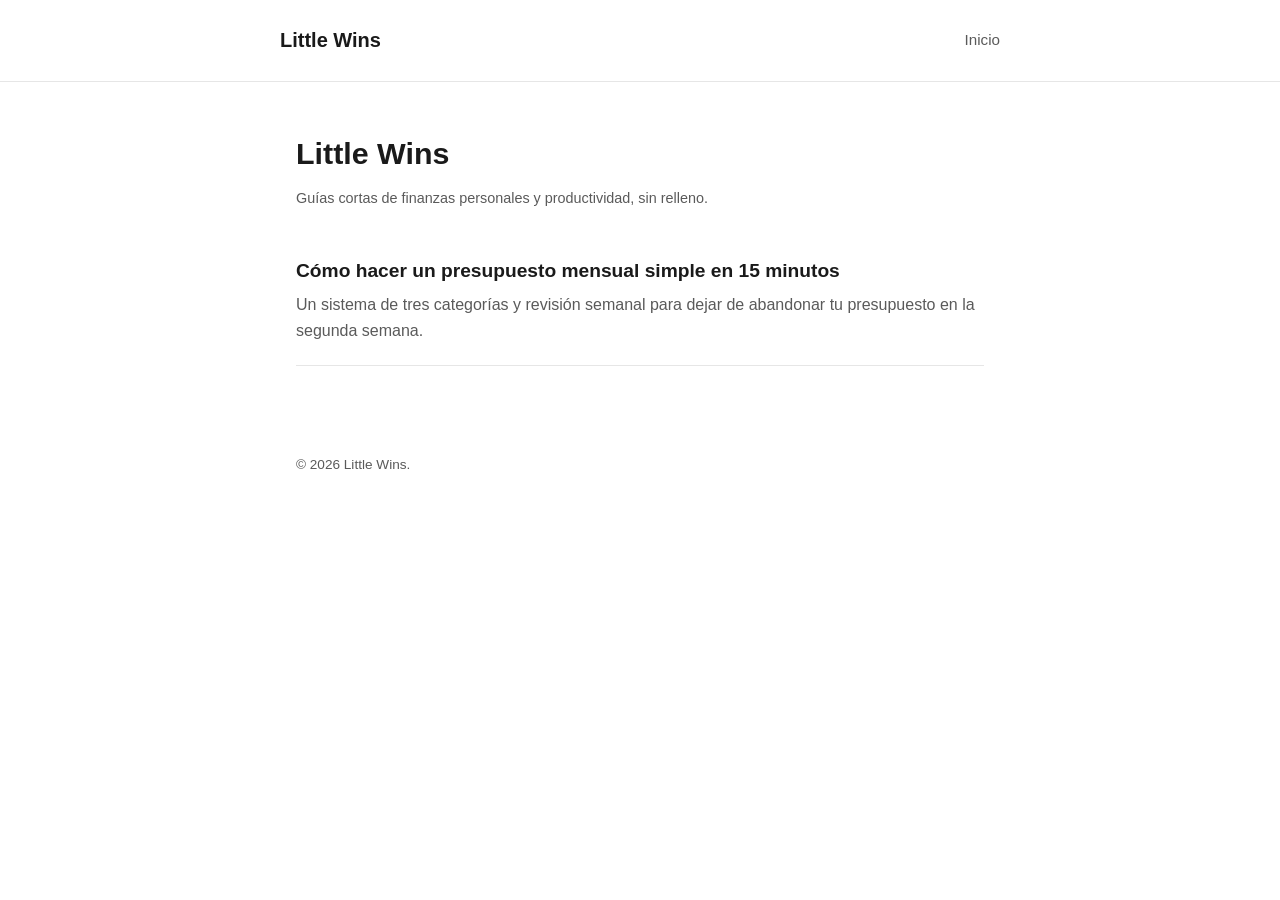
==== index.html @ 6f887550 "Sitio inicial: blog autónomo de finanzas/productividad" ====
<!DOCTYPE html>
<html lang="es">
<head>
<meta charset="UTF-8">
<meta name="viewport" content="width=device-width, initial-scale=1.0">
<title>Little Wins — finanzas y productividad simples</title>
<meta name="description" content="Guías cortas y prácticas de finanzas personales y productividad para gente que no tiene tiempo de leer un libro entero.">
<link rel="canonical" href="https://yunkwani.github.io/pagina1/">
<link rel="stylesheet" href="assets/style.css">
<link rel="alternate" type="application/rss+xml" title="Little Wins RSS" href="feed.xml">
</head>
<body>
<header>
  <div class="wrap">
    <a class="brand" href="index.html">Little Wins</a>
    <nav><a href="index.html">Inicio</a></nav>
  </div>
</header>
<main>
  <h1>Little Wins</h1>
  <p class="meta">Guías cortas de finanzas personales y productividad, sin relleno.</p>

  <div class="post-list-item">
    <h2><a href="posts/como-hacer-presupuesto-mensual-simple.html">Cómo hacer un presupuesto mensual simple en 15 minutos</a></h2>
    <p>Un sistema de tres categorías y revisión semanal para dejar de abandonar tu presupuesto en la segunda semana.</p>
  </div>

  <!-- NUEVOS_POSTS: no borrar este comentario, los artículos nuevos se insertan justo antes -->
</main>
<footer>
  &copy; 2026 Little Wins.
</footer>
</body>
</html>
---- assets/style.css ----
:root {
  --bg: #ffffff;
  --fg: #1a1a1a;
  --muted: #5a5a5a;
  --accent: #1a6b4a;
  --border: #e6e6e6;
  --max-width: 720px;
}

* { box-sizing: border-box; }

body {
  margin: 0;
  font-family: -apple-system, BlinkMacSystemFont, "Segoe UI", Roboto, Helvetica, Arial, sans-serif;
  color: var(--fg);
  background: var(--bg);
  line-height: 1.65;
}

header {
  border-bottom: 1px solid var(--border);
  padding: 1.5rem 1rem;
}

header .wrap {
  max-width: var(--max-width);
  margin: 0 auto;
  display: flex;
  justify-content: space-between;
  align-items: center;
}

header a.brand {
  font-weight: 700;
  font-size: 1.25rem;
  color: var(--fg);
  text-decoration: none;
}

nav a {
  color: var(--muted);
  text-decoration: none;
  margin-left: 1.25rem;
  font-size: 0.95rem;
}

nav a:hover { color: var(--accent); }

main {
  max-width: var(--max-width);
  margin: 0 auto;
  padding: 2rem 1rem 4rem;
}

h1 { font-size: 1.9rem; line-height: 1.25; margin-bottom: 0.5rem; }
h2 { font-size: 1.4rem; margin-top: 2rem; }

.meta {
  color: var(--muted);
  font-size: 0.9rem;
  margin-bottom: 1.5rem;
}

.post-list-item {
  padding: 1.25rem 0;
  border-bottom: 1px solid var(--border);
}

.post-list-item h2 {
  margin: 0 0 0.35rem;
  font-size: 1.2rem;
}

.post-list-item h2 a {
  color: var(--fg);
  text-decoration: none;
}

.post-list-item h2 a:hover { color: var(--accent); }

.post-list-item p { color: var(--muted); margin: 0; }

article p { margin: 0 0 1.1rem; }

.affiliate-disclosure {
  font-size: 0.82rem;
  color: var(--muted);
  border-top: 1px solid var(--border);
  margin-top: 2.5rem;
  padding-top: 1rem;
}

footer {
  max-width: var(--max-width);
  margin: 0 auto;
  padding: 1.5rem 1rem 3rem;
  color: var(--muted);
  font-size: 0.85rem;
}

.ad-slot {
  margin: 2rem 0;
  text-align: center;
  color: var(--muted);
  font-size: 0.75rem;
}

@media (prefers-color-scheme: dark) {
  :root {
    --bg: #12130f;
    --fg: #f1f1ec;
    --muted: #9a9a92;
    --border: #2a2b26;
  }
}
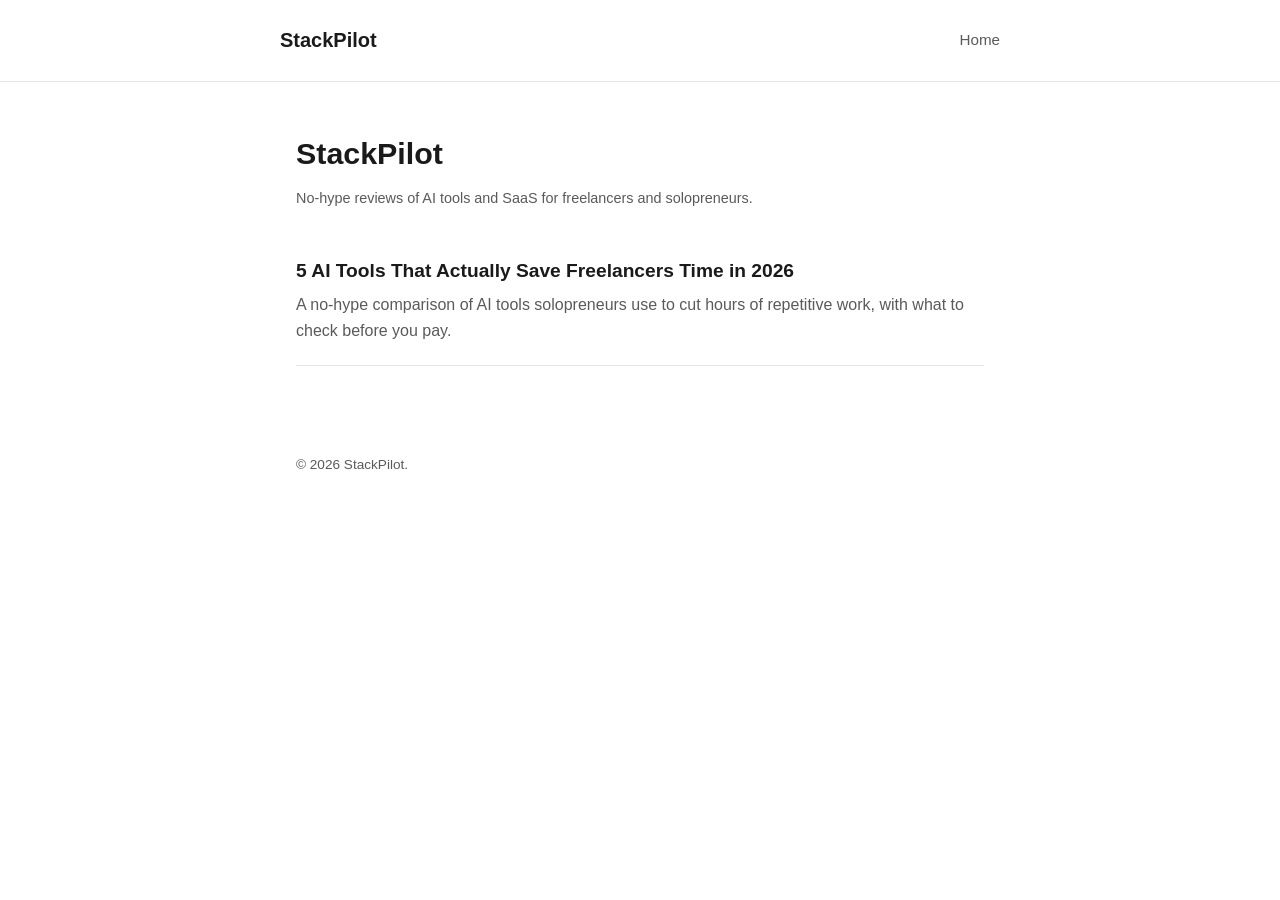
==== commit 928cd44a: "Switch site to English, niche: AI tools & SaaS for solopreneurs (StackPilot)" ====
--- a/index.html
+++ b/index.html
@@ -1,34 +1,34 @@
 <!DOCTYPE html>
-<html lang="es">
+<html lang="en">
 <head>
 <meta charset="UTF-8">
 <meta name="viewport" content="width=device-width, initial-scale=1.0">
-<title>Little Wins — finanzas y productividad simples</title>
-<meta name="description" content="Guías cortas y prácticas de finanzas personales y productividad para gente que no tiene tiempo de leer un libro entero.">
+<title>StackPilot — AI & SaaS tools for solopreneurs</title>
+<meta name="description" content="No-hype reviews and comparisons of AI tools and SaaS for freelancers and solopreneurs who want to save time, not chase hype.">
 <link rel="canonical" href="https://yunkwani.github.io/pagina1/">
 <link rel="stylesheet" href="assets/style.css">
-<link rel="alternate" type="application/rss+xml" title="Little Wins RSS" href="feed.xml">
+<link rel="alternate" type="application/rss+xml" title="StackPilot RSS" href="feed.xml">
 </head>
 <body>
 <header>
   <div class="wrap">
-    <a class="brand" href="index.html">Little Wins</a>
-    <nav><a href="index.html">Inicio</a></nav>
+    <a class="brand" href="index.html">StackPilot</a>
+    <nav><a href="index.html">Home</a></nav>
   </div>
 </header>
 <main>
-  <h1>Little Wins</h1>
-  <p class="meta">Guías cortas de finanzas personales y productividad, sin relleno.</p>
+  <h1>StackPilot</h1>
+  <p class="meta">No-hype reviews of AI tools and SaaS for freelancers and solopreneurs.</p>
 
   <div class="post-list-item">
-    <h2><a href="posts/como-hacer-presupuesto-mensual-simple.html">Cómo hacer un presupuesto mensual simple en 15 minutos</a></h2>
-    <p>Un sistema de tres categorías y revisión semanal para dejar de abandonar tu presupuesto en la segunda semana.</p>
+    <h2><a href="posts/ai-tools-that-actually-save-freelancers-time.html">5 AI Tools That Actually Save Freelancers Time in 2026</a></h2>
+    <p>A no-hype comparison of AI tools solopreneurs use to cut hours of repetitive work, with what to check before you pay.</p>
   </div>
 
-  <!-- NUEVOS_POSTS: no borrar este comentario, los artículos nuevos se insertan justo antes -->
+  <!-- NEW_POSTS: do not remove this comment, new articles are inserted right before it -->
 </main>
 <footer>
-  &copy; 2026 Little Wins.
+  &copy; 2026 StackPilot.
 </footer>
 </body>
 </html>
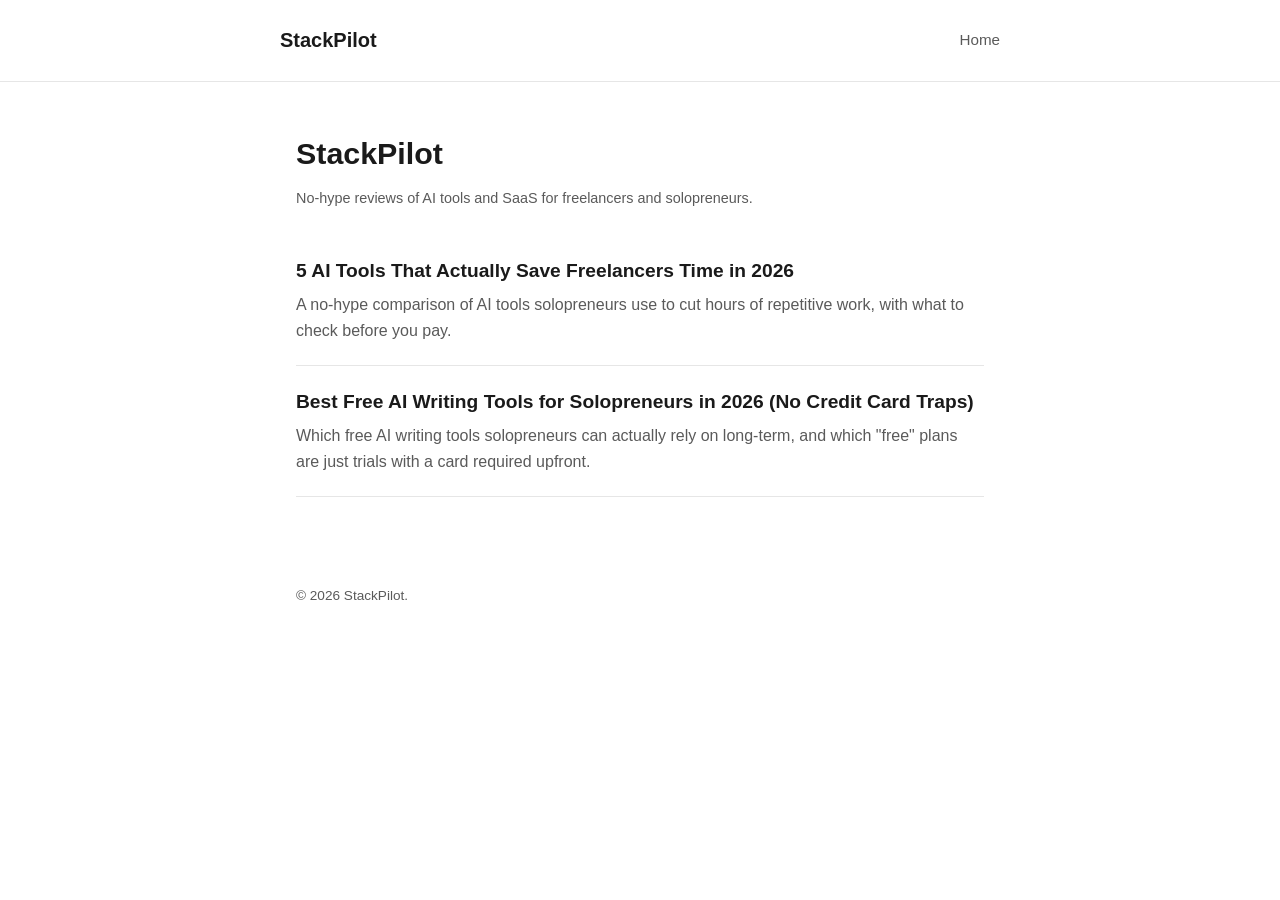
==== commit f788fb3b: "New post: Best Free AI Writing Tools for Solopreneurs in 2026 (No Credit Card Traps) Co-Authored-By:" ====
--- a/index.html
+++ b/index.html
@@ -25,6 +25,11 @@
     <p>A no-hype comparison of AI tools solopreneurs use to cut hours of repetitive work, with what to check before you pay.</p>
   </div>
 
+  <div class="post-list-item">
+    <h2><a href="posts/best-free-ai-writing-tools-for-solopreneurs-2026.html">Best Free AI Writing Tools for Solopreneurs in 2026 (No Credit Card Traps)</a></h2>
+    <p>Which free AI writing tools solopreneurs can actually rely on long-term, and which "free" plans are just trials with a card required upfront.</p>
+  </div>
+
   <!-- NEW_POSTS: do not remove this comment, new articles are inserted right before it -->
 </main>
 <footer>
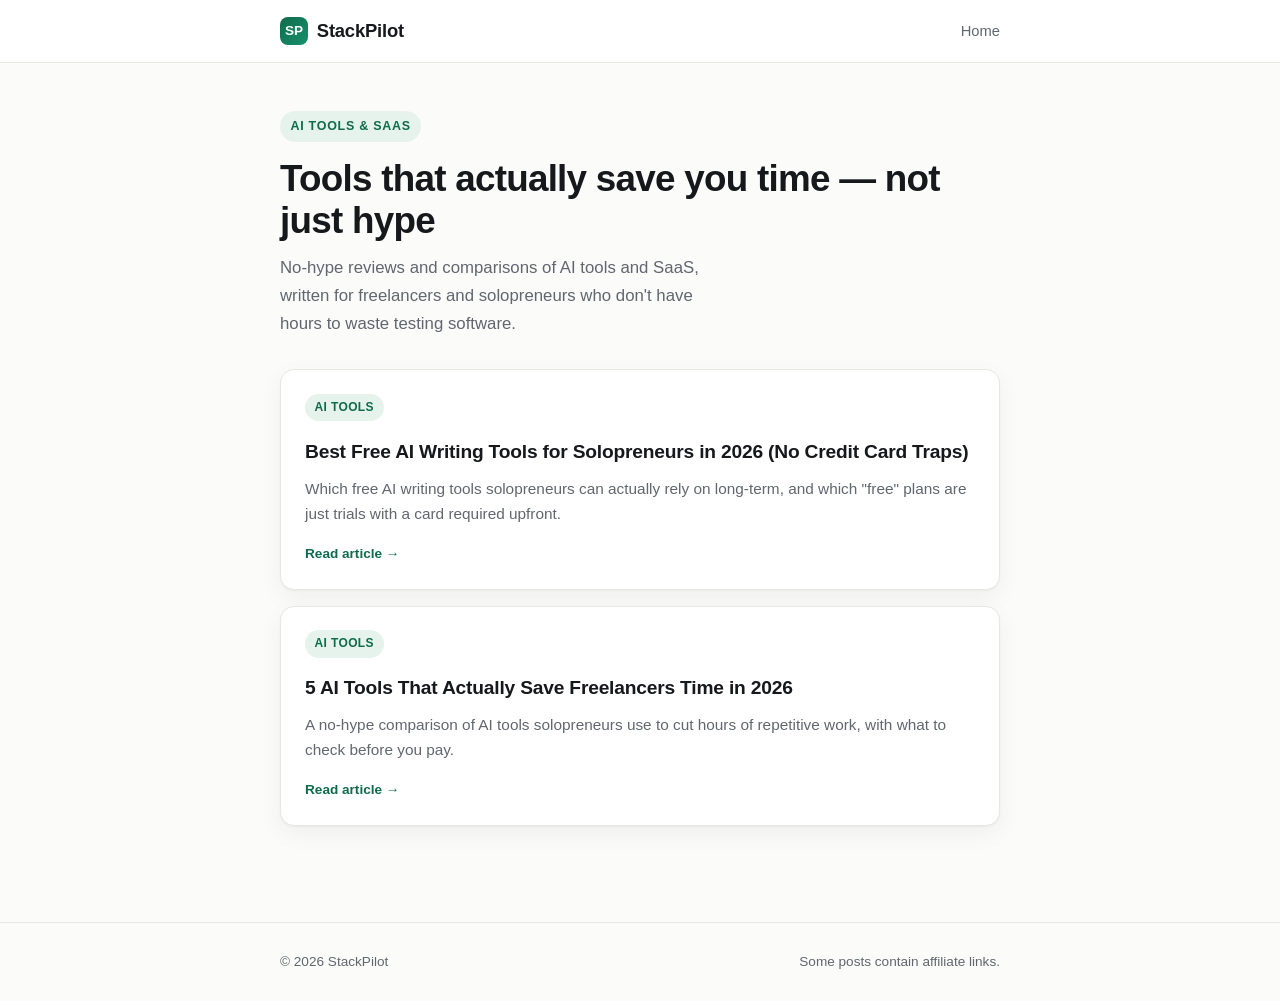
==== commit f9aa7f3c: "Redesign site: header logo, hero, post cards, tags, reading time" ====
--- a/index.html
+++ b/index.html
@@ -5,35 +5,50 @@
 <meta name="viewport" content="width=device-width, initial-scale=1.0">
 <title>StackPilot — AI & SaaS tools for solopreneurs</title>
 <meta name="description" content="No-hype reviews and comparisons of AI tools and SaaS for freelancers and solopreneurs who want to save time, not chase hype.">
-<link rel="canonical" href="https://yunkwani.github.io/pagina1/">
+<link rel="canonical" href="https://yunkwani.github.io/stackpilot/">
 <link rel="stylesheet" href="assets/style.css">
 <link rel="alternate" type="application/rss+xml" title="StackPilot RSS" href="feed.xml">
+<script async src="https://pagead2.googlesyndication.com/pagead/js/adsbygoogle.js?client=ca-pub-8900400906289730" crossorigin="anonymous"></script>
 </head>
 <body>
-<header>
+<header class="site">
   <div class="wrap">
-    <a class="brand" href="index.html">StackPilot</a>
-    <nav><a href="index.html">Home</a></nav>
+    <a class="brand" href="index.html"><span class="brand-mark">SP</span>StackPilot</a>
+    <nav class="site-nav"><a href="index.html">Home</a></nav>
   </div>
 </header>
+
+<div class="hero">
+  <span class="eyebrow">AI Tools &amp; SaaS</span>
+  <h1>Tools that actually save you time — not just hype</h1>
+  <p class="lede">No-hype reviews and comparisons of AI tools and SaaS, written for freelancers and solopreneurs who don't have hours to waste testing software.</p>
+</div>
+
 <main>
-  <h1>StackPilot</h1>
-  <p class="meta">No-hype reviews of AI tools and SaaS for freelancers and solopreneurs.</p>
+  <div class="post-grid">
+    <!-- NEW_POSTS: do not remove this comment, new articles are inserted right after it, as the first card (newest first) -->
 
-  <div class="post-list-item">
-    <h2><a href="posts/ai-tools-that-actually-save-freelancers-time.html">5 AI Tools That Actually Save Freelancers Time in 2026</a></h2>
-    <p>A no-hype comparison of AI tools solopreneurs use to cut hours of repetitive work, with what to check before you pay.</p>
+    <div class="post-card">
+      <span class="tag-chip">AI Tools</span>
+      <h2><a href="posts/best-free-ai-writing-tools-for-solopreneurs-2026.html">Best Free AI Writing Tools for Solopreneurs in 2026 (No Credit Card Traps)</a></h2>
+      <p class="excerpt">Which free AI writing tools solopreneurs can actually rely on long-term, and which "free" plans are just trials with a card required upfront.</p>
+      <a class="read-more" href="posts/best-free-ai-writing-tools-for-solopreneurs-2026.html">Read article &rarr;</a>
+    </div>
+
+    <div class="post-card">
+      <span class="tag-chip">AI Tools</span>
+      <h2><a href="posts/ai-tools-that-actually-save-freelancers-time.html">5 AI Tools That Actually Save Freelancers Time in 2026</a></h2>
+      <p class="excerpt">A no-hype comparison of AI tools solopreneurs use to cut hours of repetitive work, with what to check before you pay.</p>
+      <a class="read-more" href="posts/ai-tools-that-actually-save-freelancers-time.html">Read article &rarr;</a>
+    </div>
   </div>
+</main>
 
-  <div class="post-list-item">
-    <h2><a href="posts/best-free-ai-writing-tools-for-solopreneurs-2026.html">Best Free AI Writing Tools for Solopreneurs in 2026 (No Credit Card Traps)</a></h2>
-    <p>Which free AI writing tools solopreneurs can actually rely on long-term, and which "free" plans are just trials with a card required upfront.</p>
+<footer class="site">
+  <div class="wrap">
+    <span>&copy; 2026 StackPilot</span>
+    <span>Some posts contain affiliate links.</span>
   </div>
-
-  <!-- NEW_POSTS: do not remove this comment, new articles are inserted right before it -->
-</main>
-<footer>
-  &copy; 2026 StackPilot.
 </footer>
 </body>
 </html>
--- a/assets/style.css
+++ b/assets/style.css
@@ -1,13 +1,19 @@
 :root {
-  --bg: #ffffff;
-  --fg: #1a1a1a;
-  --muted: #5a5a5a;
-  --accent: #1a6b4a;
-  --border: #e6e6e6;
-  --max-width: 720px;
+  --bg: #fbfbf9;
+  --surface: #ffffff;
+  --fg: #16181c;
+  --muted: #61666f;
+  --accent: #0f6b4c;
+  --accent-soft: #e6f3ec;
+  --border: #e8e7e2;
+  --shadow: 0 1px 2px rgba(20, 20, 20, 0.04), 0 8px 24px rgba(20, 20, 20, 0.05);
+  --max-width: 760px;
+  --radius: 14px;
 }
 
 * { box-sizing: border-box; }
+
+html { scroll-behavior: smooth; }
 
 body {
   margin: 0;
@@ -15,87 +21,213 @@
   color: var(--fg);
   background: var(--bg);
   line-height: 1.65;
-}
-
-header {
+  -webkit-font-smoothing: antialiased;
+}
+
+a { color: inherit; }
+
+header.site {
   border-bottom: 1px solid var(--border);
-  padding: 1.5rem 1rem;
-}
-
-header .wrap {
+  background: var(--surface);
+  position: sticky;
+  top: 0;
+  z-index: 10;
+}
+
+header.site .wrap {
   max-width: var(--max-width);
   margin: 0 auto;
   display: flex;
   justify-content: space-between;
   align-items: center;
-}
-
-header a.brand {
+  padding: 1rem 1.25rem;
+}
+
+a.brand {
+  display: flex;
+  align-items: center;
+  gap: 0.55rem;
   font-weight: 700;
-  font-size: 1.25rem;
+  font-size: 1.15rem;
   color: var(--fg);
   text-decoration: none;
-}
-
-nav a {
-  color: var(--muted);
-  text-decoration: none;
-  margin-left: 1.25rem;
-  font-size: 0.95rem;
-}
-
-nav a:hover { color: var(--accent); }
+  letter-spacing: -0.01em;
+}
+
+.brand-mark {
+  width: 28px;
+  height: 28px;
+  border-radius: 8px;
+  background: linear-gradient(135deg, var(--accent), #17916a);
+  display: flex;
+  align-items: center;
+  justify-content: center;
+  color: #fff;
+  font-size: 0.85rem;
+  font-weight: 800;
+  flex-shrink: 0;
+}
+
+nav.site-nav a {
+  color: var(--muted);
+  text-decoration: none;
+  margin-left: 1.5rem;
+  font-size: 0.92rem;
+  font-weight: 500;
+}
+
+nav.site-nav a:hover { color: var(--accent); }
+
+.hero {
+  max-width: var(--max-width);
+  margin: 0 auto;
+  padding: 3rem 1.25rem 2rem;
+}
+
+.hero .eyebrow {
+  display: inline-block;
+  font-size: 0.78rem;
+  font-weight: 700;
+  letter-spacing: 0.06em;
+  text-transform: uppercase;
+  color: var(--accent);
+  background: var(--accent-soft);
+  padding: 0.3rem 0.65rem;
+  border-radius: 999px;
+  margin-bottom: 1rem;
+}
+
+.hero h1 {
+  font-size: 2.3rem;
+  line-height: 1.15;
+  margin: 0 0 0.75rem;
+  letter-spacing: -0.02em;
+}
+
+.hero p.lede {
+  color: var(--muted);
+  font-size: 1.05rem;
+  max-width: 46ch;
+  margin: 0;
+}
 
 main {
   max-width: var(--max-width);
   margin: 0 auto;
-  padding: 2rem 1rem 4rem;
-}
-
-h1 { font-size: 1.9rem; line-height: 1.25; margin-bottom: 0.5rem; }
-h2 { font-size: 1.4rem; margin-top: 2rem; }
+  padding: 0 1.25rem 4rem;
+}
+
+main.post-main { padding-top: 2.5rem; }
+
+.tag-chip {
+  display: inline-block;
+  font-size: 0.75rem;
+  font-weight: 700;
+  letter-spacing: 0.03em;
+  text-transform: uppercase;
+  color: var(--accent);
+  background: var(--accent-soft);
+  padding: 0.25rem 0.6rem;
+  border-radius: 999px;
+  margin-bottom: 0.9rem;
+}
+
+article h1 {
+  font-size: 2rem;
+  line-height: 1.2;
+  margin: 0 0 0.6rem;
+  letter-spacing: -0.015em;
+}
 
 .meta {
   color: var(--muted);
-  font-size: 0.9rem;
-  margin-bottom: 1.5rem;
-}
-
-.post-list-item {
-  padding: 1.25rem 0;
-  border-bottom: 1px solid var(--border);
-}
-
-.post-list-item h2 {
-  margin: 0 0 0.35rem;
+  font-size: 0.88rem;
+  margin-bottom: 2rem;
+}
+
+.post-grid {
+  display: flex;
+  flex-direction: column;
+  gap: 1rem;
+}
+
+.post-card {
+  background: var(--surface);
+  border: 1px solid var(--border);
+  border-radius: var(--radius);
+  padding: 1.4rem 1.5rem;
+  box-shadow: var(--shadow);
+  transition: transform 0.15s ease, box-shadow 0.15s ease;
+}
+
+.post-card:hover {
+  transform: translateY(-2px);
+  box-shadow: 0 2px 4px rgba(20,20,20,0.06), 0 14px 30px rgba(20,20,20,0.08);
+}
+
+.post-card h2 {
+  margin: 0 0 0.5rem;
   font-size: 1.2rem;
-}
-
-.post-list-item h2 a {
+  letter-spacing: -0.01em;
+}
+
+.post-card h2 a {
   color: var(--fg);
   text-decoration: none;
 }
 
-.post-list-item h2 a:hover { color: var(--accent); }
-
-.post-list-item p { color: var(--muted); margin: 0; }
-
-article p { margin: 0 0 1.1rem; }
+.post-card h2 a:hover { color: var(--accent); }
+
+.post-card p.excerpt {
+  color: var(--muted);
+  margin: 0 0 0.85rem;
+  font-size: 0.96rem;
+}
+
+.post-card .read-more {
+  font-size: 0.85rem;
+  font-weight: 600;
+  color: var(--accent);
+  text-decoration: none;
+}
+
+article p { margin: 0 0 1.15rem; }
+article h2 { font-size: 1.35rem; margin-top: 2.2rem; letter-spacing: -0.01em; }
 
 .affiliate-disclosure {
   font-size: 0.82rem;
   color: var(--muted);
+  background: var(--surface);
+  border: 1px solid var(--border);
+  border-radius: 10px;
+  margin-top: 2.75rem;
+  padding: 0.9rem 1.1rem;
+}
+
+.back-link {
+  display: inline-block;
+  margin-top: 2rem;
+  font-size: 0.9rem;
+  font-weight: 600;
+  color: var(--accent);
+  text-decoration: none;
+}
+
+footer.site {
   border-top: 1px solid var(--border);
-  margin-top: 2.5rem;
-  padding-top: 1rem;
-}
-
-footer {
-  max-width: var(--max-width);
-  margin: 0 auto;
-  padding: 1.5rem 1rem 3rem;
+  margin-top: 2rem;
+}
+
+footer.site .wrap {
+  max-width: var(--max-width);
+  margin: 0 auto;
+  padding: 1.75rem 1.25rem;
   color: var(--muted);
   font-size: 0.85rem;
+  display: flex;
+  justify-content: space-between;
+  flex-wrap: wrap;
+  gap: 0.5rem;
 }
 
 .ad-slot {
@@ -105,11 +237,20 @@
   font-size: 0.75rem;
 }
 
+@media (max-width: 480px) {
+  .hero h1 { font-size: 1.85rem; }
+  article h1 { font-size: 1.6rem; }
+}
+
 @media (prefers-color-scheme: dark) {
   :root {
-    --bg: #12130f;
+    --bg: #101211;
+    --surface: #171917;
     --fg: #f1f1ec;
     --muted: #9a9a92;
     --border: #2a2b26;
+    --accent: #34d399;
+    --accent-soft: rgba(52, 211, 153, 0.12);
+    --shadow: 0 1px 2px rgba(0,0,0,0.3), 0 8px 24px rgba(0,0,0,0.35);
   }
 }
